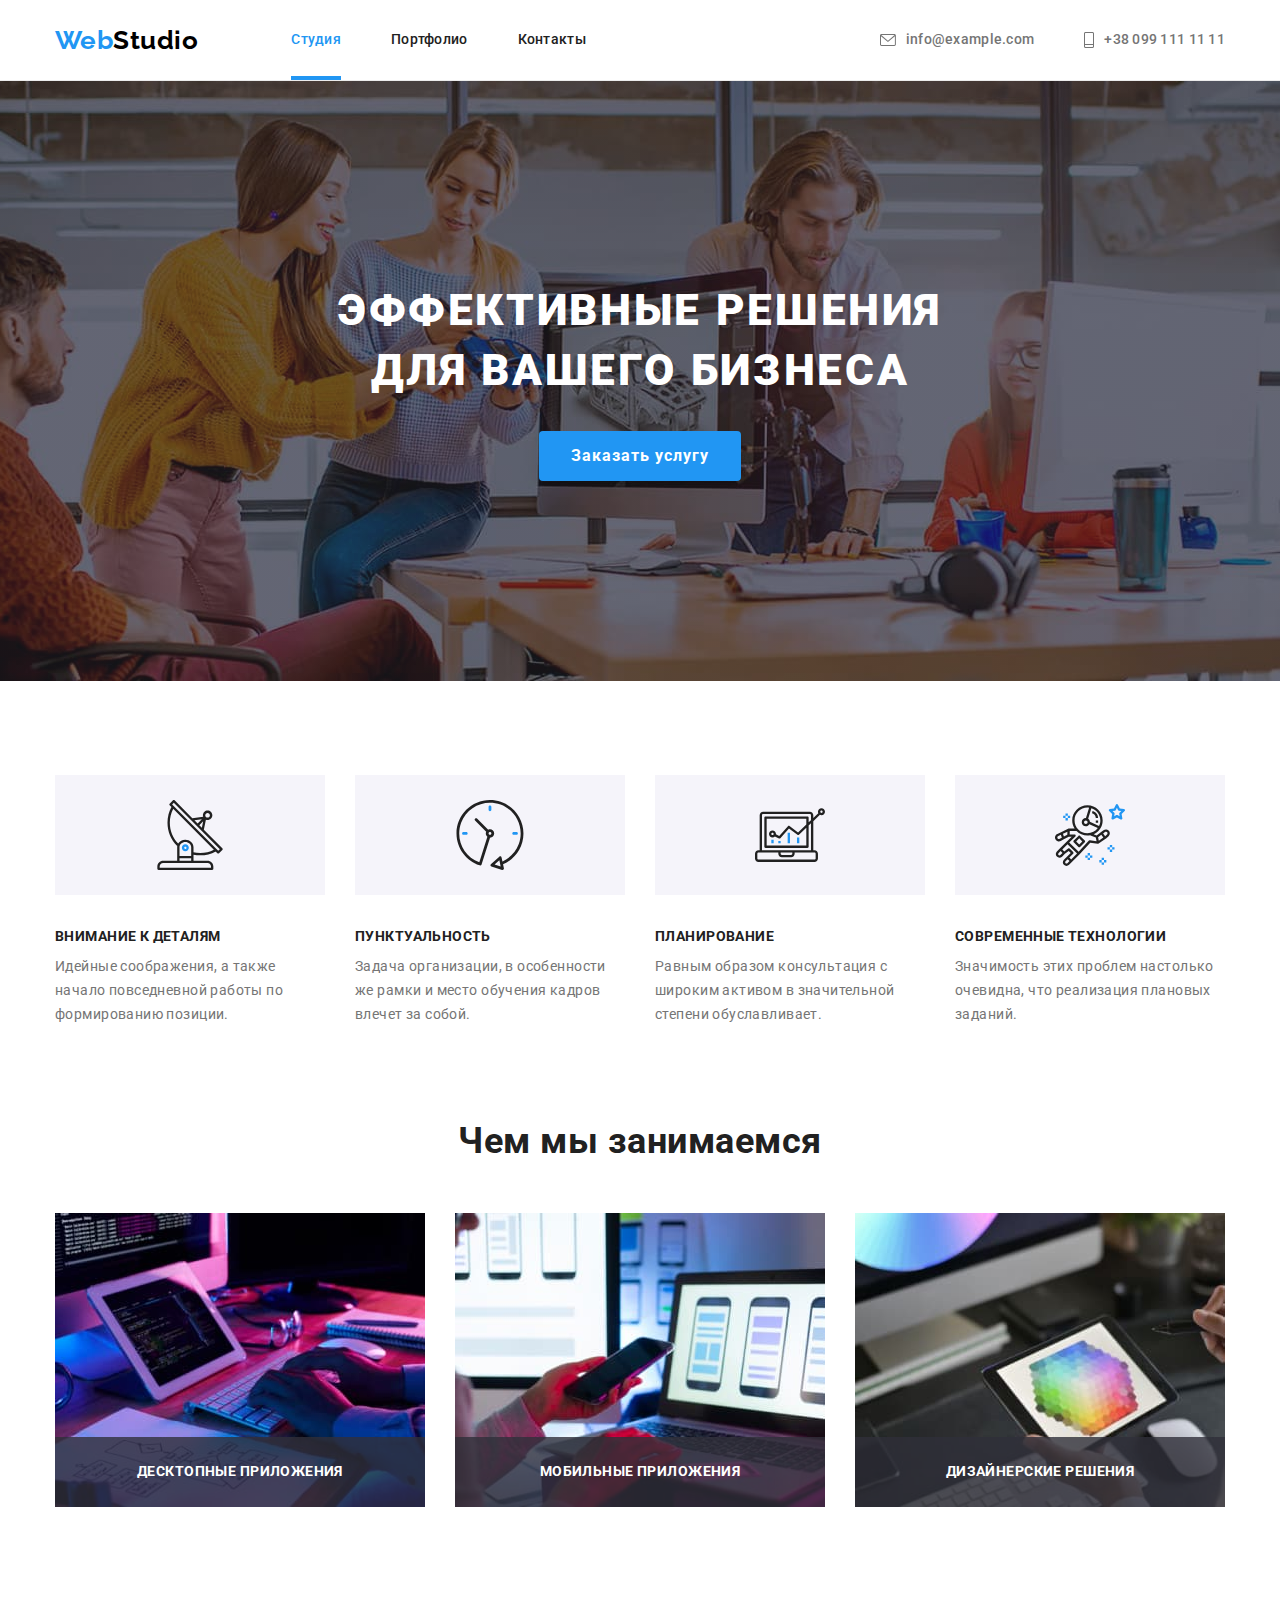
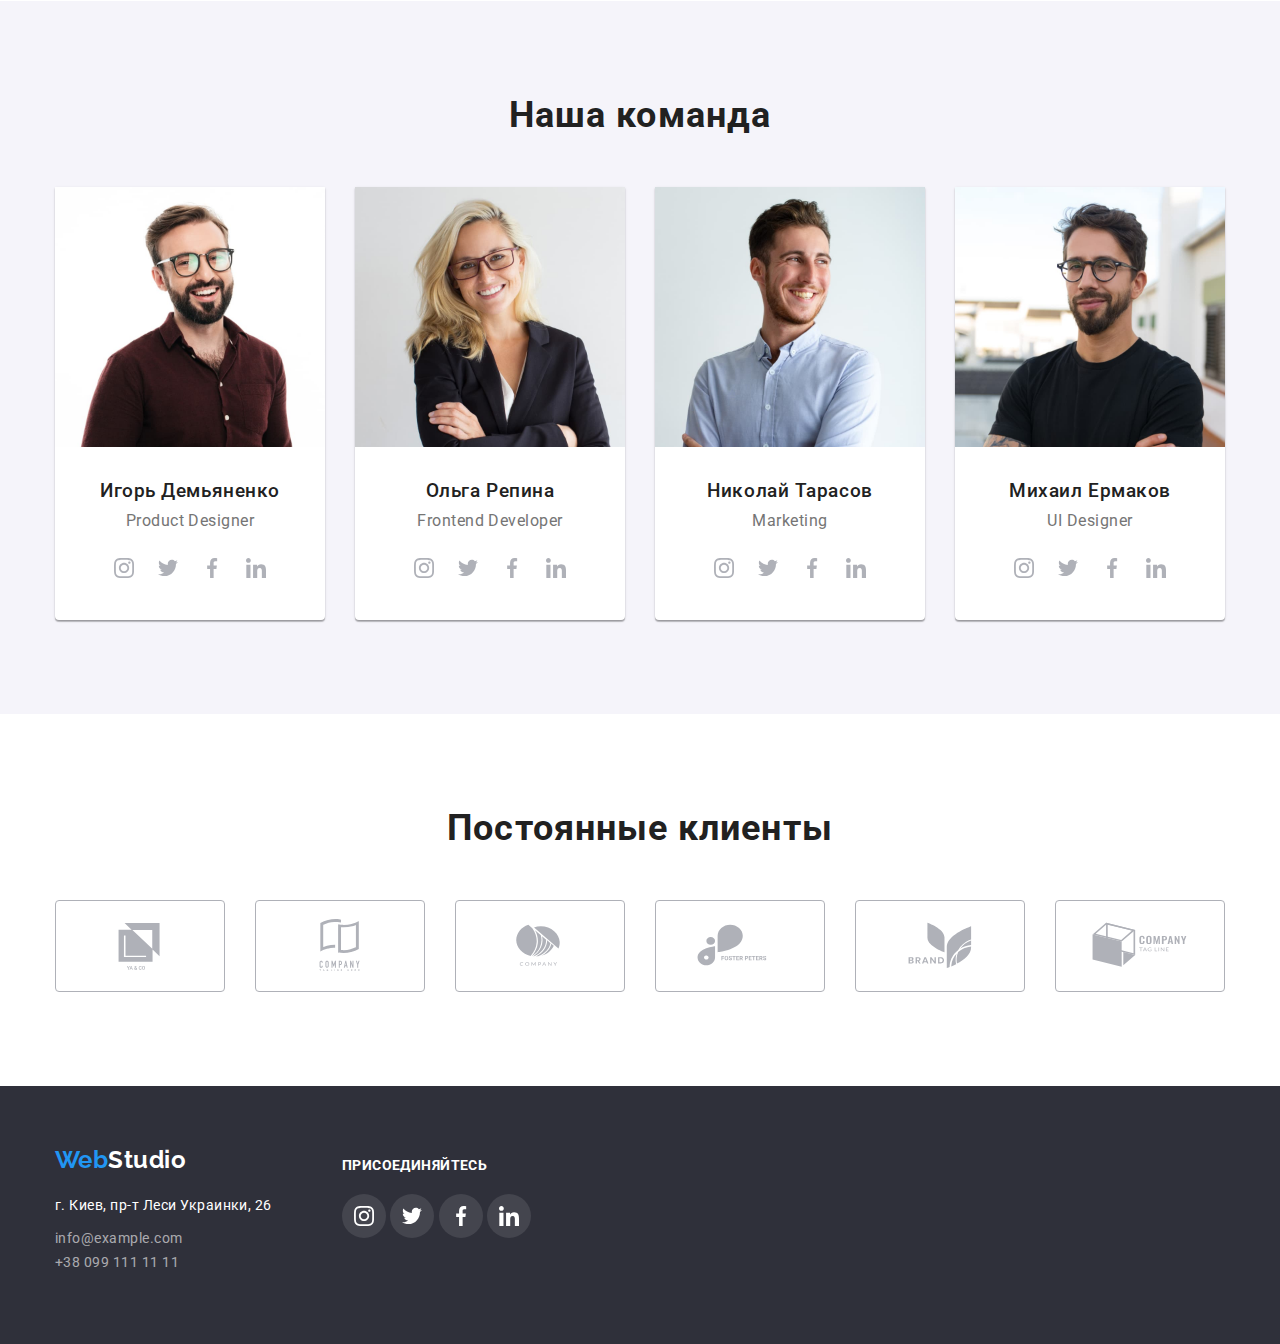
==== index.html @ 01b5e28b "начало работы" ====
<!DOCTYPE html>
<html lang="ru">
  <head>
    <meta charset="UTF-8">
    <meta http-equiv="X-UA-Compatible" content="IE=edge">
    <meta name="viewport" content="width=device-width, initial-scale=1.0">
    <link rel="preconnect" href="https://fonts.googleapis.com">
    <link rel="preconnect" href="https://fonts.gstatic.com" crossorigin>
    <link href="https://fonts.googleapis.com/css2?family=Raleway:wght@700&family=Roboto:wght@400;500;700;900&display=swap" rel="stylesheet">
    <link rel="stylesheet" href="./css/modern-normalize.css">
    <link rel="stylesheet" href="./css/styles.css">
    <title>Web-Studio</title>
  </head>
  <body class="page">
    <!--page header-->
    <header class="page-header">
      <div class="header-nav container">
        <nav>
          <!--top line section-->
          <a href="./index.html" class="logo list"><span class="logo-item">Web</span>Studio</a>
    
          <!--top line lords-->
          <ul class="site-nav list">
            <li><a href="./index.html" class="active nav-item list"><span class="active-title">Студия</span></a></li>
            <li><a href="./portfolio.html" class="nav-item list">Портфолио</a></li>
            <li><a href="" class="nav-item list">Контакты</a></li>
          </ul>
        </nav>
    
        <ul class="site-contacts list">
          <li>
            <a href="mailto:info@example.com" class="nav-contacts list">
              <svg class="mail">
                <use href="./img/icons/sprite.svg#icon-envelope"></use>
              </svg>
              info@example.com
            </a>
          </li>
          <li>
            <a href="tel:+38099111111" class="nav-contacts list">
            <svg class="phone">
              <use href="./img/icons/sprite.svg#icon-phone"></use>
            </svg>
            +38 099 111 11 11
          </a>
        </li>
        </ul>
      </div>
    </header>
    
    <!--page section with button-->
    <section class="section-button">
      <div class="button">
        <h1 class="section-button-title">Эффективные решения для вашего бизнеса</h1>
        <button type="button" class="page-button" data-modal-open>Заказать услугу</button>
      </div>

      <!--backdrop and modal window-->
      <div class="backdrop is-hidden" data-modal>
        <div class="modal">
          <button class="modal-close" data-modal-close>
            <svg class="close-svg">
              <use href="./img/icons/sprite.svg#icon-modal-close"></use>
            </svg>
          </button>
        </div>
      </div>

    </section>
    <!--main content-->
    <main>
      <!--section feature-->
      <section class="feature">
        <div class="container section">
          <ul class="feature-list list">
            <li>
              <svg class="feature-item">
                <use href="./img/icons/sprite.svg#icon-antenna" widht="70" height="70"></use>
              </svg>
              <h3 class="feature-title">Внимание к деталям</h3>
              <p class="feature-text">Идейные соображения, а также начало повседневной работы по формированию позиции.</p>
            </li>
            <li>
              <svg class="feature-item">
                <use href="./img/icons/sprite.svg#icon-clock" widht="70" height="70"></use>
              </svg>
              <h3 class="feature-title">Пунктуальность</h3>
              <p class="feature-text">Задача организации, в особенности же рамки и место обучения кадров влечет за собой.
              </p>
            </li>
            <li>
              <svg class="feature-item">
                <use href="./img/icons/sprite.svg#icon-diagram" widht="70" height="70"></use>
              </svg>
              <h3 class="feature-title">Планирование</h3>
              <p class="feature-text">Равным образом консультация с широким активом в значительной степени обуславливает.
              </p>
            </li>
            <li>
              <svg class="feature-item">
                <use href="./img/icons/sprite.svg#icon-astronaut" widht="70" height="70"></use>
              </svg>
              <h3 class="feature-title">Современные технологии</h3>
              <p class="feature-text">Значимость этих проблем настолько очевидна, что реализация плановых заданий.</p>
            </li>
          </ul>
        </div>
      </section>
    
      <!--section what we do-->
      <section class="works">
        <div class="container section">
          <h2 class="works-title">Чем мы занимаемся</h2>
    
          <ul class="works-item list">
            <li class="work-list">
              <img src="./img/box1.jpg" alt="Десктопные приложения" width="370" height="294">
              <p class="work-text">Десктопные приложения</p>
            </li>

            <li class="work-list">
              <img src="./img/box2.jpg" alt="Мобильные приложения" width="370" height="294">
              <p class="work-text">Мобильные приложения</p>
            </li>

            <li class="work-list">
              <img src="./img/box3.jpg" alt="Дизайнерские решения" width="370" height="294">
              <p class="work-text">Дизайнерские решения</p>
            </li>
          </ul>
        </div>
      </section>
    
      <!--section our team-->
      <section class="team">
        <div class="container section">
          <h2 class="team-title">Наша команда</h2>
          <ul class="team-item list">
            <!--first team member-->
            <li class="team-member">
              <img src="./img/img_team_1.jpg" alt="Фотография дизайнера Игоря Демьяненко" class="team-photo" width="270"
                height="260">
              <h3 class="team-names">Игорь Демьяненко</h3>
              <p lang="en" class="team-text">Product Designer</p>
              <div class="icons-list list">
      
                <a href="" class="team-icons">
                  <svg class="icons-logo" widht="20" height="20">
                    <use href="./img/icons/sprite.svg#icon-instagram"></use>
                  </svg>
                </a>
                
                <a href="" class="team-icons">
                  <svg class="icons-logo" widht="20" height="20">
                    <use href="./img/icons/sprite.svg#icon-twitter"></use>
                  </svg>
                </a>
                
                <a href="" class="team-icons">
                  <svg class="icons-logo" widht="20" height="20">
                    <use href="./img/icons/sprite.svg#icon-facebook"></use>
                  </svg>
                </a>
                
                
                <a href="" class="team-icons">
                  <svg class="icons-logo" widht="20" height="20">
                    <use href="./img/icons/sprite.svg#icon-linkedin"></use>
                  </svg>
                </a>
      
              </div>
            </li>
            <!--second team member-->
            <li class="team-member">
              <img src="./img/img_team_2.jpg" alt="Фотография Фронтэнд разработчика Ольги Репиной" class="team-photo"
                width="270" height="260">
              <h3 class="team-names">Ольга Репина</h3>
              <p lang="en" class="team-text">Frontend Developer</p>
              <div class="icons-list list">
      
                <a href="" class="team-icons">
                  <svg class="icons-logo" widht="20" height="20">
                    <use href="./img/icons/sprite.svg#icon-instagram"></use>
                  </svg>
                </a>
                
                <a href="" class="team-icons">
                  <svg class="icons-logo" widht="20" height="20">
                    <use href="./img/icons/sprite.svg#icon-twitter"></use>
                  </svg>
                </a>
                
                <a href="" class="team-icons">
                  <svg class="icons-logo" widht="20" height="20">
                    <use href="./img/icons/sprite.svg#icon-facebook"></use>
                  </svg>
                </a>
                
                
                <a href="" class="team-icons">
                  <svg class="icons-logo" widht="20" height="20">
                    <use href="./img/icons/sprite.svg#icon-linkedin"></use>
                  </svg>
                </a>
      
              </div>
            </li>
            <!--third team member-->
            <li class="team-member">
              <img src="./img/img_team_3.jpg" alt="Фотография маркетолога Николая Тарасова" class="team-photo" width="270"
                height="260">
              <h3 class="team-names">Николай Тарасов</h3>
              <p lang="en" class="team-text">Marketing</p>
              <div class="icons-list list">
      
                <a href="" class="team-icons">
                  <svg class="icons-logo" widht="20" height="20">
                    <use href="./img/icons/sprite.svg#icon-instagram"></use>
                  </svg>
                </a>
                
                <a href="" class="team-icons">
                  <svg class="icons-logo" widht="20" height="20">
                    <use href="./img/icons/sprite.svg#icon-twitter"></use>
                  </svg>
                </a>
                
                <a href="" class="team-icons">
                  <svg class="icons-logo" widht="20" height="20">
                    <use href="./img/icons/sprite.svg#icon-facebook"></use>
                  </svg>
                </a>
                
                
                <a href="" class="team-icons">
                  <svg class="icons-logo" widht="20" height="20">
                    <use href="./img/icons/sprite.svg#icon-linkedin"></use>
                  </svg>
                </a>
      
              </div>
            </li>
            <!--fourth team member-->
            <li class="team-member">
              <img src="./img/img_team_4.jpg" alt="Фотография дизайнера Михаила Ермакова" class="team-photo" width="270"
                height="260">
              <h3 class="team-names">Михаил Ермаков</h3>
              <p lang="en" class="team-text">UI Designer</p>
              <div class="icons-list list">
      
                <a href="" class="team-icons">
                  <svg class="icons-logo" widht="20" height="20">
                    <use href="./img/icons/sprite.svg#icon-instagram"></use>
                  </svg>
                </a>
      
                <a href="" class="team-icons">
                  <svg class="icons-logo" widht="20" height="20">
                    <use href="./img/icons/sprite.svg#icon-twitter"></use>
                  </svg>
                </a>
      
                <a href="" class="team-icons">
                  <svg class="icons-logo" widht="20" height="20">
                    <use href="./img/icons/sprite.svg#icon-facebook"></use>
                  </svg>
                </a>
      
      
                <a href="" class="team-icons">
                  <svg class="icons-logo" widht="20" height="20">
                    <use href="./img/icons/sprite.svg#icon-linkedin"></use>
                  </svg>
                </a>
      
              </div>
            </li>

          </ul>
        </div>
      </section>

      <!--section our clients-->
      <section>
        <div class="container section">
          <h2 class="logo-title">Постоянные клиенты</h2>
          <ul class="logo-list list">
            <li>
              <a href="" class="logo-link">
                <svg class=" logo-svg" widht="106" height="60">
                  <use href="./img/icons/sprite.svg#icon-logo1"></use>
                </svg>
              </a>
            </li>

            <li>
              <a href="" class="logo-link">
                <svg class="logo-svg" widht="106" height="60">
                  <use href="./img/icons/sprite.svg#icon-logo2"></use>
                </svg>
              </a>
            </li>

            <li>
              <a href="" class="logo-link">
                <svg class="logo-svg" widht="106" height="60">
                  <use href="./img/icons/sprite.svg#icon-logo3"></use>
                </svg>
              </a>
            </li>

            <li>
              <a href="" class="logo-link">
                <svg class="logo-svg" widht="106" height="60">
                  <use href="./img/icons/sprite.svg#icon-logo4"></use>
                </svg>
              </a>
            </li>

            <li>
              <a href="" class="logo-link">
                <svg class="logo-svg" widht="106" height="60">
                  <use href="./img/icons/sprite.svg#icon-logo5"></use>
                </svg>
              </a>
            </li>

            <li>
              <a href="" class="logo-link">
                <svg class="logo-svg" widht="106" height="60">
                  <use href="./img/icons/sprite.svg#icon-logo6"></use>
                </svg>
              </a>
            </li>
          </ul>
        </div>
      </section>

    </main>
    
    <!--end of the page-->
    <footer class="footer-bg">
      <div class="footer container">
      <div>
        <h2><a href="./index.html" class="logo-footer list"><span class="logo-item">Web</span>Studio</a></h2>
        <!--address and contact info-->
        <address class="address">
          <ul class="list">
            <li class="address">г. Киев, пр-т Леси Украинки, 26</li>
            <li><a href="mailto:info@example.com" class="footer-contacts list">info@example.com</a></li>
            <li><a href="tel:+380991111111" class="footer-contacts list">+38 099 111 11 11</a></li>
          </ul>
        </address>
      </div>

      <!--footer icons contacts-->
      <div class="footer-icons">
        <h3 class="icons-title">присоединяйтесь</h3>
        
          <ul class="footer-list list">
            <li>
              <a href="" class="footer-link">
                <svg class="footer-icons-item" width="12" height="12">
                  <use href="./img/icons/sprite.svg#icon-instagram"></use>
                </svg>
              </a>
            </li>

            <li>
              <a href="" class="footer-link">
                <svg class="footer-icons-item" width="12" height="12">
                  <use href="./img/icons/sprite.svg#icon-twitter"></use>
                </svg>
              </a>
            </li>

            <li>
              <a href="" class="footer-link">
                <svg class="footer-icons-item" width="12" height="12">
                  <use href="./img/icons/sprite.svg#icon-facebook"></use>
                </svg>
              </a>
            </li>

            <li>
              <a href="" class="footer-link">
                <svg class="footer-icons-item" width="12" height="12">
                  <use href="./img/icons/sprite.svg#icon-linkedin"></use>
                </svg>
              </a>
            </li>
          </ul>
      </div>
      </div>
    </footer>

    <script src="./js/modal.js"></script>

  </body>
</html>
---- css/styles.css ----
/*main text color #212121 */
/*second text color #757575 */
/*accent color #2196F3*/
/*main background #ffffff*/
/*second background #F5F4FA*/
/*footer background #2F303A*/

:root {
  --main-text-color: #212121;
  --second-text-color: #757575;
  --accent-text-color: #ffffff;
  --accent-color: #2196f3;
  --logo-text: #000000;
  --accent-button-color: #188ce8;
  --main-background-color: #ffffff;
  --second-background-color: #f5f4fa;
  --accent-background-color: #2f303a;
  --color-icons: #afb1b8;
  --modal-background-color: #ffffff;
}

/*text formatting*/
.list {
  padding: 0;
  margin-top: 0;
  margin-bottom: 0;
  list-style: none;
  text-decoration: none;
}

h1,
h2,
h3,
h4,
h5,
h6 {
  margin: 0 auto;
}

p {
  margin-top: 0;
  margin-bottom: 0;
}

/*page index*/
.page {
  color: var(--second-text-color);
  font-family: Roboto, sans-serif;
  background-color: var(--main-background-color);
  line-height: 1.14;
  letter-spacing: 0.03em;
}

/*conteiner*/
.container {
  width: 1200px;
  margin: 0 auto;
  padding-left: 15px;
  padding-right: 15px;
}

/*section*/
.section {
  padding-top: 94px;
  padding-bottom: 94px;
}

/*header page*/
.page-header {
  background-color: var(--main-background-color);
  border-bottom: 1px solid #ececec;
}

.header-nav,
nav {
  display: flex;
  align-items: center;
}

/*logo*/
.logo {
  margin-right: 93px;

  color: var(--logo-text);
  font-family: Raleway, sans-serif;
  font-weight: 700;
  font-size: 26px;
  line-height: 1.19;
}

.logo-item {
  color: var(--accent-color);
}

/*header nav*/
.site-nav {
  display: flex;
}

.site-nav > li:not(:last-child) {
  margin-right: 50px;
}

.site-nav > li {
  position: relative;
}

.nav-item {
  display: block;
  padding-top: 32px;
  padding-bottom: 32px;

  color: var(--main-text-color);
  font-weight: 500;
  font-size: 14px;
  letter-spacing: 0.02em;

  transition: color 250ms cubic-bezier(0.4, 0, 0.2, 1);
}
.nav-item:hover,
.nav-item:focus {
  color: var(--accent-color);
}

.active::after {
  content: '';

  position: absolute;
  left: 0;
  bottom: 0;

  display: block;
  width: 100%;
  height: 4px;

  background-color: var(--accent-color);
}

.active-title {
  color: var(--accent-color);
}

/*header nav conacts*/
.site-contacts {
  display: flex;
  margin-left: auto;
}

.site-contacts li:not(:first-child) {
  margin-left: 50px;
}

.nav-contacts {
  display: inline-flex;
  padding-top: 32px;
  padding-bottom: 32px;
  align-items: center;

  color: var(--second-text-color);
  font-weight: 500;
  font-size: 14px;
  letter-spacing: 0.02em;

  transition: color 250ms cubic-bezier(0.4, 0, 0.2, 1);
}
.nav-contacts:hover,
.nav-contacts:focus {
  color: var(--accent-color);
}

.mail {
  width: 16px;
  height: 12px;
  margin-right: 10px;
  fill: currentColor;
}

.phone {
  width: 10px;
  height: 16px;
  margin-right: 10px;
  fill: currentColor;
}

/*page section with button*/
.section-button {
  background-color: var(--accent-background-color);
  text-align: center;
}

.button {
  max-width: 1600px;
  height: 600px;
  margin: 0 auto;

  background-image: linear-gradient(rgba(47, 48, 58, 0.4), rgba(47, 48, 58, 0.4)),
    url(../img/icons/Img.jpg);
  background-position: center;
  background-repeat: no-repeat;
  background-size: cover;
}

.section-button-title {
  width: 696px;
  padding-top: 200px;
  margin-bottom: 30px;
  text-align: center;

  color: var(--accent-text-color);
  font-weight: 900;
  font-size: 44px;
  line-height: 1.36;
  letter-spacing: 0.06em;
  text-transform: uppercase;
}

.page-button {
  margin-bottom: 200px;

  min-width: 200px;
  min-height: 50px;
  border-radius: 4px;
  padding: 10px 32px;
  border: 0px solid transparent;

  color: var(--accent-text-color);
  font-weight: 700;
  font-size: 16px;
  line-height: 1.84;
  letter-spacing: 0.06em;

  background-color: var(--accent-color);
  cursor: pointer;

  box-shadow: 0px 4px 4px rgba(0, 0, 0, 0.15);
}
.page-button:focus,
.page-button:hover {
  background-color: var(--accent-button-color);

  transition: background-color 250ms cubic-bezier(0.4, 0, 0.2, 1);
}

.page-button:active {
  color: var(--main-text-color);
  background-color: var(--second-background-color);
}

/*backdrop and modal window*/
.backdrop {
  position: fixed;
  top: 0;
  left: 0;
  width: 100%;
  height: 100%;

  z-index: 2;

  opacity: 1;
  transition: opacity 250ms cubic-bezier(0.4, 0, 0.2, 1);
  background-color: rgba(0, 0, 0, 0.25);
}

.is-hidden {
  opacity: 0;
  pointer-events: none;
  visibility: hidden;
}

.modal {
  position: absolute;
  top: 50%;
  left: 50%;
  transform: translate(-50%, -50%);

  width: 528px;
  height: 581px;
  background-color: var(--modal-background-color);
}

.modal-close {
  position: absolute;
  top: 8px;
  right: 8px;
  padding: 6px 6px;
  width: 30px;
  height: 30px;

  border-radius: 50%;
  border: 1px solid rgba(0, 0, 0, 0.1);
  background-color: var(--modal-background-color);

  cursor: pointer;
}

.close-svg {
  width: 11px;
  height: 11px;
}

/*section feature*/
.feature {
  background-color: var(--main-background-color);
}

.feature > div {
  padding-bottom: 0px;
}

.feature-list {
  display: flex;
}

.feature-list > li {
  width: 270px;
}

.feature-list > li:not(:last-child) {
  margin-right: 30px;
}

.feature-item {
  display: inline-flex;
  width: 270px;
  height: 120px;
  padding: 25px 100px;
  background-color: var(--second-background-color);
}

.feature-title {
  margin-bottom: 10px;
  margin-top: 30px;

  color: var(--main-text-color);
  font-weight: 700;
  font-size: 14px;
  letter-spacing: 0.03em;
  text-transform: uppercase;
}

.feature-text {
  font-size: 14px;
  line-height: 1.71;
  letter-spacing: 0.03em;
}

/*work and team*/
.works {
  background-color: var(--main-background-color);
}

.works-item {
  display: flex;
}

.works-item > li:not(:last-child) {
  margin-right: 30px;
}

.works-title {
  margin-bottom: 50px;

  color: var(--main-text-color);
  font-weight: 700;
  font-size: 36px;
  line-height: 1.16;
  text-align: center;
}

.work-list {
  position: relative;
  width: 370px;
  height: 294px;
}

.work-text {
  position: absolute;
  left: 0;
  bottom: 0;

  text-align: center;
  padding-top: 27px;

  width: 100%;
  height: 70px;

  font-weight: 700;
  font-size: 14px;
  letter-spacing: 0.03em;
  text-transform: uppercase;

  color: var(--accent-text-color);
  background: rgba(47, 48, 58, 0.8);
}

/*our team*/
.team {
  background-color: var(--second-background-color);
}

.team-item {
  display: flex;
}

.team-item > li:not(:last-child) {
  margin-right: 30px;
}

.team-photo {
  margin-bottom: 30px;
  overflow: hidden;
}

.team-title {
  margin-bottom: 50px;

  color: var(--main-text-color);
  font-weight: 700;
  font-size: 36px;
  line-height: 1.16;
  letter-spacing: 0.03em;
  text-align: center;
}

.team-member > .team-names {
  margin-bottom: 10px;

  color: var(--main-text-color);
  font-weight: 500;
  letter-spacing: 0.03em;
}

.team-member {
  width: 270px;

  text-align: center;
  box-shadow: 0px 1px 3px rgba(0, 0, 0, 0.12), 0px 1px 1px rgba(0, 0, 0, 0.14),
    0px 2px 1px rgba(0, 0, 0, 0.2);
  border-radius: 0px 0px 4px 4px;

  background-color: var(--main-background-color);
}

.team-text {
  margin-bottom: 16px;
}

.icons-list {
  display: flex;
  width: 206px;
  height: 44px;
  margin: 0px 32px 30px 32px;
  justify-content: center;
}

.icons-list > li:not(:last-child) {
  margin-right: 10px;
}

.team-icons {
  display: inline-flex;
  border-radius: 50%;
  fill: var(--color-icons);

  transition: border-color 250ms cubic-bezier(0.4, 0, 0.2, 1);
}
.team-icons:hover,
.team-icons:focus {
  background-color: var(--accent-color);
  fill: var(--accent-text-color);
}

.icons-logo {
  width: 44px;
  height: 44px;
  padding: 12px 12px;
}

/*section our clients*/
.logo-title {
  margin-bottom: 50px;

  color: var(--main-text-color);
  font-weight: 700;
  font-size: 36px;
  line-height: 1.16;
  letter-spacing: 0.03em;
  text-align: center;
}

.logo-list {
  display: flex;
  width: 1170px;
  height: 92px;
}

.logo-list > li:not(:last-child) {
  margin-right: 30px;
}

.logo-link {
  display: flex;
  justify-content: center;
  align-items: center;
  width: 170px;
  height: 92px;
  border: 1px solid var(--color-icons);
  color: var(--color-icons);
  border-radius: 4px;

  transition: border-color 250ms cubic-bezier(0.4, 0, 0.2, 1),
    color 250ms cubic-bezier(0.4, 0, 0.2, 1);
}

.logo-link:hover,
.logo-link:focus {
  color: var(--accent-color);
  border-color: var(--accent-color);
}

.logo-svg {
  fill: currentColor;
}

/*page footer*/
.footer-bg {
  background-color: var(--accent-background-color);
}

.footer {
  display: flex;
  padding-top: 60px;
  padding-bottom: 60px;
}

.footer > h2 {
  margin-bottom: 20px;
}

.logo-footer {
  color: var(--accent-text-color);
  font-family: Raleway, sans-serif;
  font-weight: 700;
}

li > .footer-contacts {
  font-size: 14px;
  line-height: 1.71;
  margin-bottom: 9px;
  color: rgba(255, 255, 255, 0.6);
}

.address {
  margin-top: 20px;
  margin-bottom: 9px;
  color: var(--accent-text-color);
  font-style: normal;
  font-size: 14px;
  line-height: 1.71;
}

/*footer icons contacts*/
.footer-icons {
  display: flex;
  width: 206px;
  height: 80px;
  flex-wrap: wrap;
  margin: 12px auto 40px 70px;
}

.icons-title {
  font-weight: bold;
  font-size: 14px;
  letter-spacing: 0.03em;
  margin: 0 0 20px 0;
  text-transform: uppercase;
  color: var(--accent-text-color);
}

.footer-list > li {
  display: inline-flex;
}

.footer-link {
  display: inline-flex;
  border-radius: 50%;
  fill: var(--accent-text-color);
  background: rgba(255, 255, 255, 0.1);

  transition: background-color 250ms cubic-bezier(0.4, 0, 0.2, 1);
}

.footer-link:hover,
.footer-link:focus {
  background-color: var(--accent-color);
}

.footer-icons-item {
  width: 44px;
  height: 44px;
  padding: 12px 12px;
}

/*page portfolio*/
.page-portfolio {
  color: var(--main-text-color);
  font-family: Roboto, sans-serif;
  line-height: 1.14;
  letter-spacing: 0.03em;

  background-color: var(--main-background-color);
}

/*button filtres*/
.filtres {
  margin-bottom: 50px;
}

.filtres-list {
  display: flex;
  justify-content: center;
}
.filtres-list > li:not(:last-child) {
  margin-right: 8px;
}

.filtres-button {
  padding: 6px 22px;

  color: var(--main-text-color);
  font-weight: 500;
  font-size: 16px;
  line-height: 1.62;
  letter-spacing: 0.03em;

  border: 0px solid transparent;
  border-radius: 4px;

  background-color: var(--second-background-color);
  cursor: pointer;

  transition: background-color 250ms cubic-bezier(0.4, 0, 0.2, 1),
    box-shadow 250ms cubic-bezier(0.4, 0, 0.2, 1), color 250ms cubic-bezier(0.4, 0, 0.2, 1);
}

.filtres-button:focus,
.filtres-button:hover {
  color: var(--accent-text-color);
  background-color: var(--accent-color);
  box-shadow: 0px 3px 1px rgba(0, 0, 0, 0.1), 0px 1px 2px rgba(0, 0, 0, 0.08),
    0px 2px 2px rgba(0, 0, 0, 0.12);
}

/*project*/
div > .project-list {
  display: flex;
  flex-wrap: wrap;
  margin-top: -30px;
  margin-left: -30px;
}

.project-list > li {
  flex-direction: calc(100% / 3 - 30px);
  margin-left: 30px;
  margin-top: 30px;
}

.project-item {
  width: 370px;
  /* border: 1px solid #eeeeee; */

  transition: box-shadow 250ms cubic-bezier(0.4, 0, 0.2, 1),
    border 250ms cubic-bezier(0.4, 0, 0.2, 1);
}

.project-item:hover {
  /* border: 1px solid #eeeeee; */
  box-shadow: 0px 1px 1px rgba(0, 0, 0, 0.12), 0px 4px 4px rgba(0, 0, 0, 0.06),
    1px 4px 6px rgba(0, 0, 0, 0.16);
}

.padding-text {
  padding: 20px 24px;
  border: 1px solid #eeeeee;
}

.projects-title {
  margin-bottom: 4px;

  font-weight: 700;
  font-size: 18px;
  line-height: 2;
}

.project-img {
  overflow: hidden;
}

.projects-text {
  width: 370px;

  color: var(--second-text-color);
  font-weight: 400;
  font-size: 16px;
  line-height: 1.87;
}

.position {
  width: 370px;
  height: 294px;
  position: relative;
  overflow: hidden;
}

.project-description {
  position: absolute;
  bottom: 0;
  left: 0;
  width: 100%;
  height: 100%;
  background-color: rgba(33, 150, 243, 0.9);
  border: 1px solid rgba(33, 150, 243, 0.9);

  opacity: 0;
  transform: translateY(100%);
  transition: opacity 250ms cubic-bezier(0.4, 0, 0.2, 1),
    transform 250ms cubic-bezier(0.4, 0, 0.2, 1), color 250ms cubic-bezier(0.4, 0, 0.2, 1),
    background-color 250ms cubic-bezier(0.4, 0, 0.2, 1);
}

.project-item:hover .project-description {
  opacity: 1;
  transform: translateX(0);
}

.text-description {
  padding: 63px 24px;

  font-size: 18px;
  line-height: 1.56;
  color: var(--accent-text-color);
}
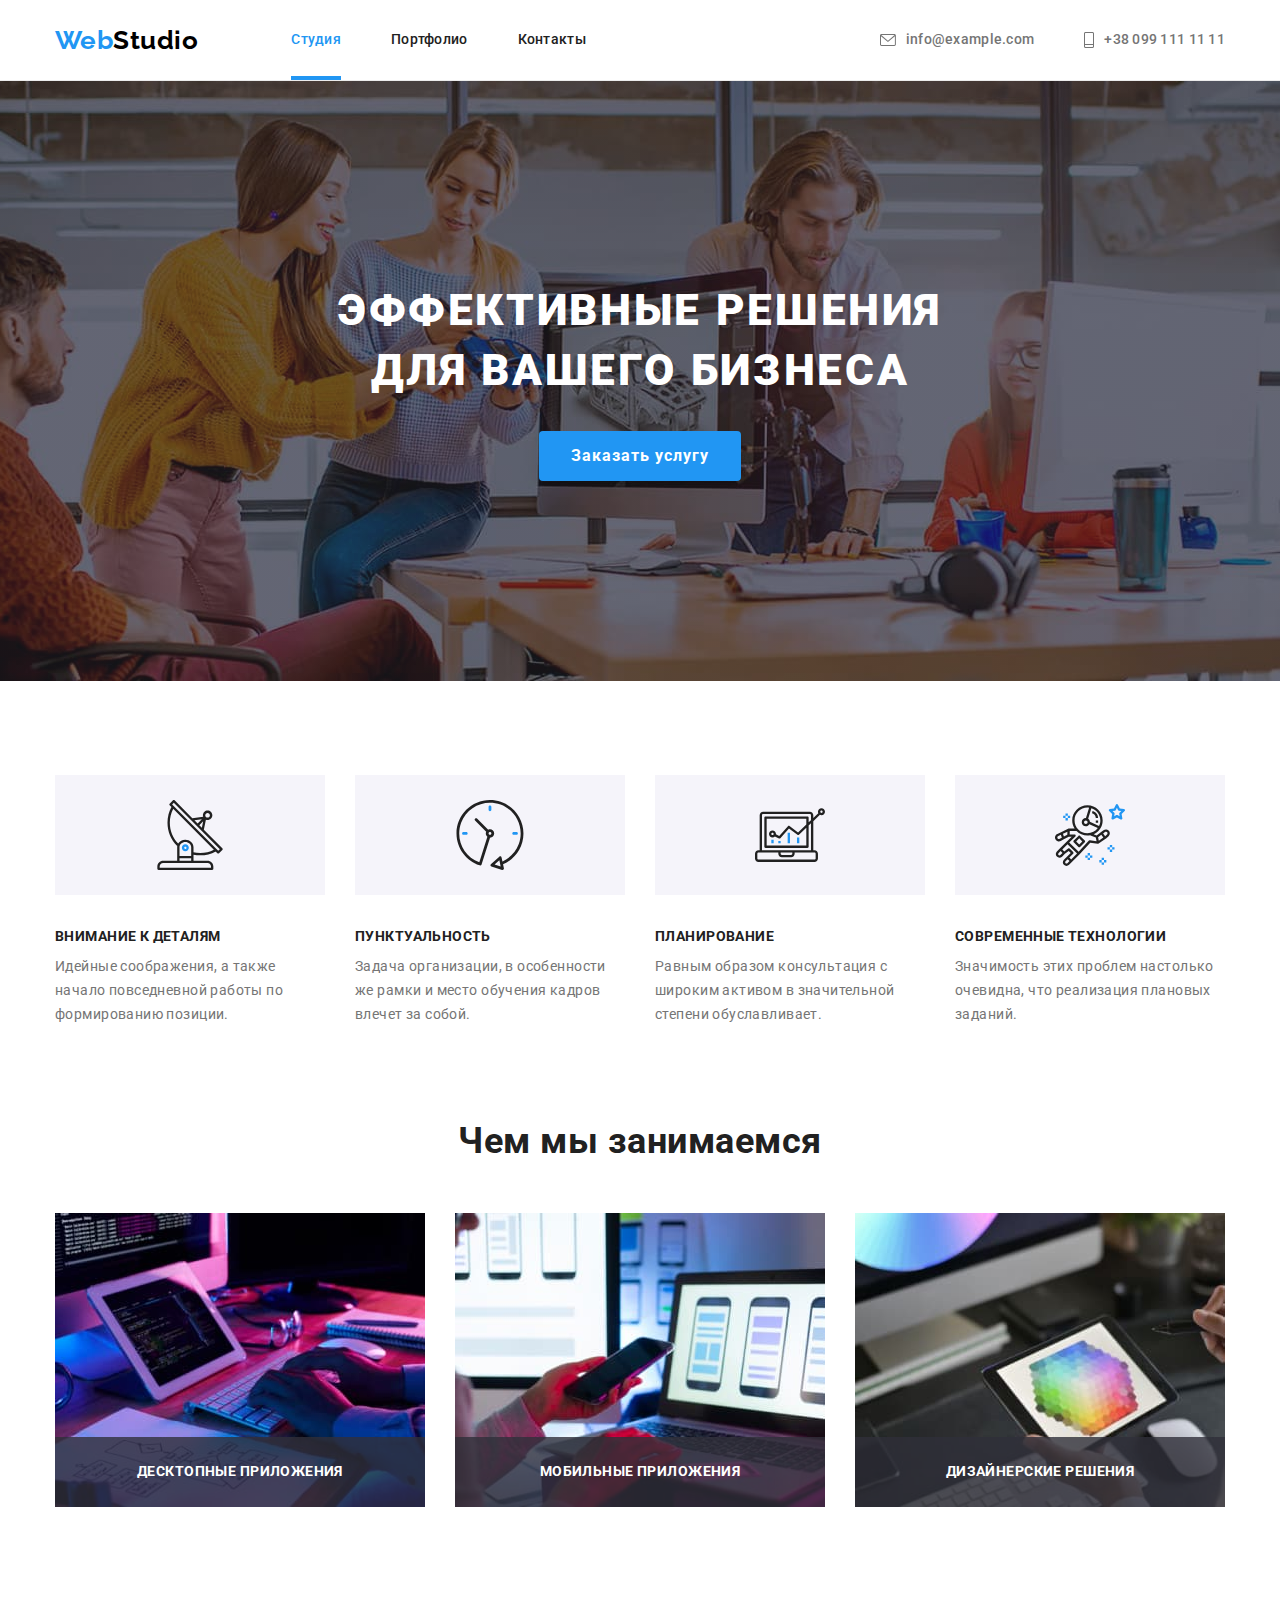
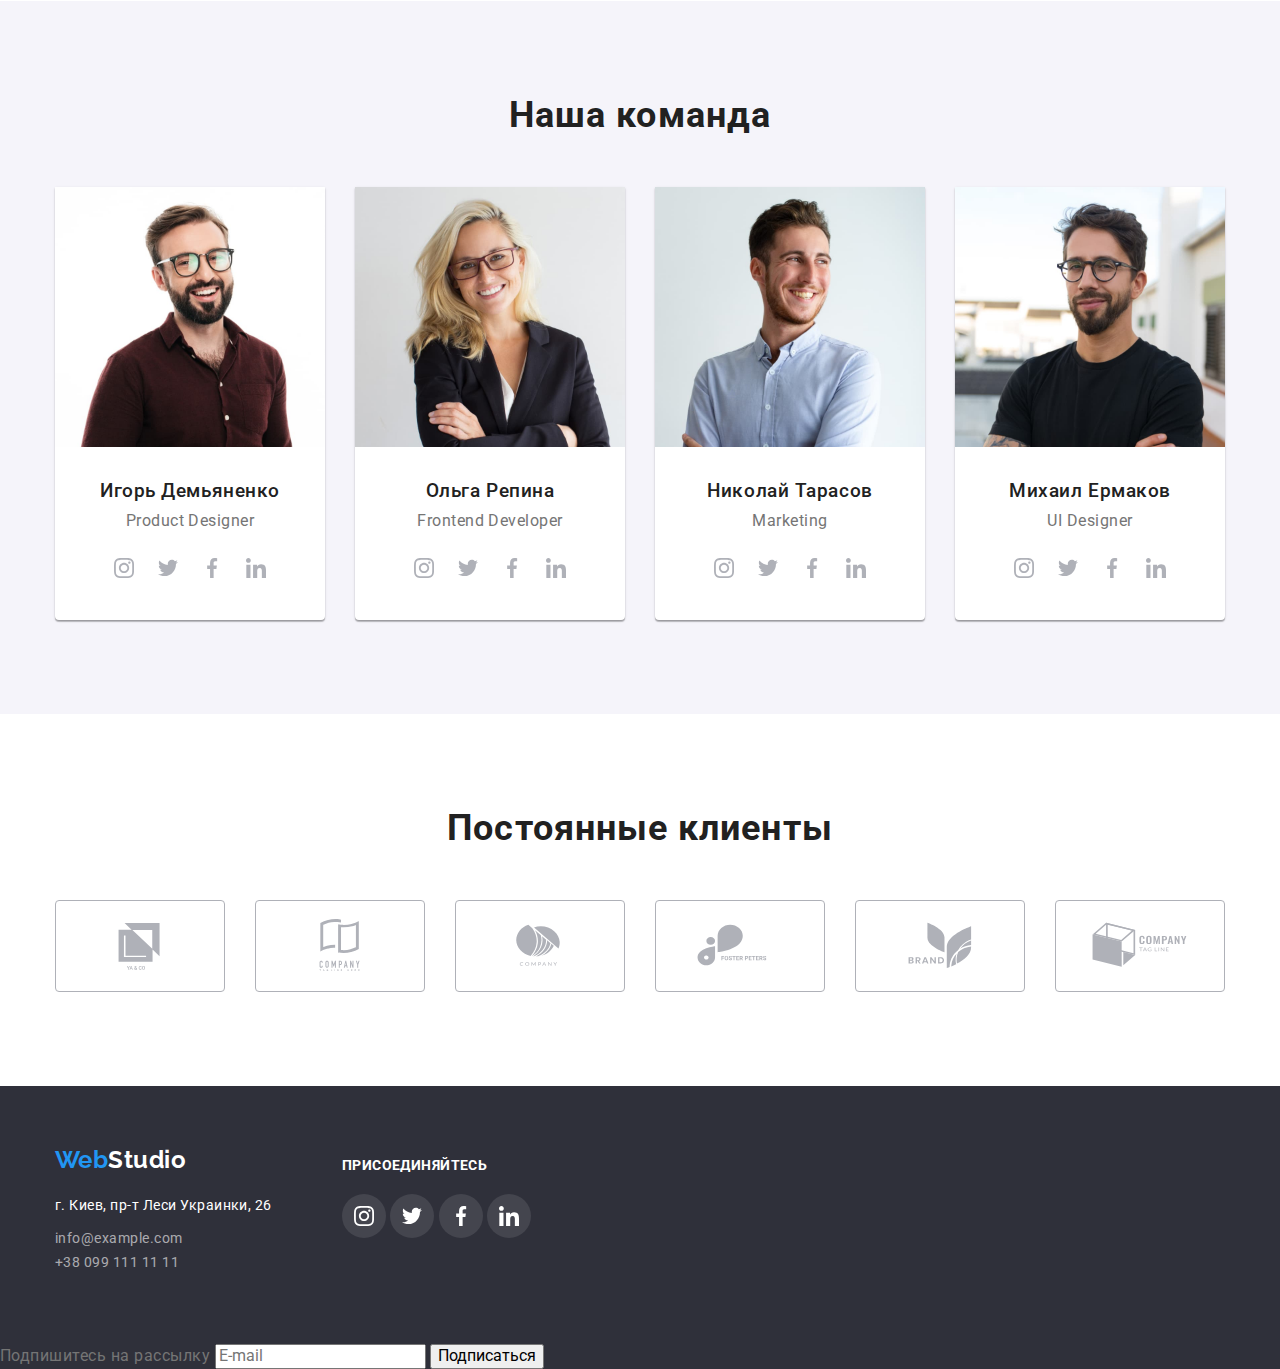
==== commit 9c206b11: "очистка от ненужных классов и завершение модалки" ====
--- a/index.html
+++ b/index.html
@@ -63,6 +63,59 @@
               <use href="./img/icons/sprite.svg#icon-modal-close"></use>
             </svg>
           </button>
+
+          <form name="form-signup" class="form-signup">
+            <h2 class="form-title">Оставьте свои данные, мы вам перезвоним</h2>
+            
+            <div class="form-group">
+              <div class="form-field">
+                <label for="nick-name"  class="form-name">Имя</label>
+                <div class="form-item">
+                  <input type="text" name="name" id="nick-name" class="form-input">
+                  <svg class="icon-form" width="18" height="18">
+                    <use href="./img/icons/form-icons.svg#icon-person"></use>
+                  </svg>
+                </div>
+              </div>
+              
+              <div class="form-field">
+                <label for="tel"  class="form-name">Телефон</label>
+                <div class="form-item">
+                  <input type="tel" name="tel" id="tel" class="form-input">
+                  <svg class="icon-form" width="18" height="18">
+                    <use href="./img/icons/form-icons.svg#icon-phone"></use>
+                  </svg>
+                </div>
+              </div>
+              
+              <div class="form-field">
+                <label for="email" class="form-name">Почта</label>
+                <div class="form-item">
+                  <input type="email" name="email" id="email" class="form-input">
+                  <svg class="icon-form" width="18" height="18">
+                    <use href="./img/icons/form-icons.svg#icon-email"></use>
+                  </svg>
+                </div>
+              </div>
+              
+              <div class="form-field">
+                <label for="comment"  class="form-name">Комментарий</label>
+                <textarea name="comment" id="comments" id="comment" class="comment-text" placeholder="Введите текст"></textarea>
+              </div>
+            </div>
+
+            <div class="form-policy">
+              <label class="policy-text">
+                <input type="checkbox" name="checkbox">
+                <span class="checkbox-icon"></span>
+                Соглашаюсь с рассылкой и принимаю <span class="text-bit"> Условия договора</span>
+              </label>
+            </div>
+
+            <button type="submit" class="form-button">Отправить</button>
+
+          </form>
+
         </div>
       </div>
 
@@ -393,6 +446,17 @@
           </ul>
       </div>
       </div>
+
+      <div class="footer-label">
+        <label class="label-text">
+          Подпишитесь на рассылку
+          <input type="email" name="email" placeholder="E-mail">
+        </label>
+        <button class="footer-button">Подписаться
+          <span class="button-icon"></span>
+        </button>
+      </div>
+
     </footer>
 
     <script src="./js/modal.js"></script>
--- a/css/styles.css
+++ b/css/styles.css
@@ -276,6 +276,10 @@
   width: 528px;
   height: 581px;
   background-color: var(--modal-background-color);
+
+  box-shadow: 0px 1px 3px rgba(0, 0, 0, 0.12), 0px 1px 1px rgba(0, 0, 0, 0.14),
+    0px 2px 1px rgba(0, 0, 0, 0.2);
+  border-radius: 4px;
 }
 
 .modal-close {
@@ -293,9 +297,184 @@
   cursor: pointer;
 }
 
+.modal-close:hover > .close-svg,
+.modal-close:active > .close-svg {
+  fill: var(--accent-color);
+  transition: fill 250ms cubic-bezier(0.4, 0, 0.2, 1);
+}
+
 .close-svg {
   width: 11px;
   height: 11px;
+  fill: var(--logo-text);
+}
+
+/*section form*/
+.form-signup {
+  width: 528px;
+  height: 581px;
+  padding: 40px 40px;
+}
+
+.form-title {
+  font-weight: 700px;
+  font-size: 20px;
+  line-height: 1.15;
+  text-align: center;
+  letter-spacing: 0.03em;
+  color: var(--logo-text);
+
+  margin-bottom: 12px;
+}
+
+.form-field {
+  display: flex;
+  flex-direction: column;
+  align-items: start;
+
+  width: 100%;
+}
+/* .form-group {
+  height: 342px;
+} */
+.form-group > .form-field:not(:last-child) {
+  margin-bottom: 10px;
+}
+
+.form-field label {
+  margin-bottom: 4px;
+}
+
+.form-item {
+  position: relative;
+  width: 100%;
+  border: 1px solid rgba(33, 33, 33, 0.2);
+  box-sizing: border-box;
+  border-radius: 4px;
+}
+
+.form-item:hover,
+.form-item:focus-within {
+  border-color: var(--accent-color);
+  fill: var(--accent-color);
+}
+
+.form-name {
+  font-size: 12px;
+  line-height: 1.16;
+  letter-spacing: 0.01em;
+  color: var(--second-text-color);
+}
+
+.form-input {
+  width: 100%;
+  padding-left: 42px;
+  padding: 11px 12px 11px 42px;
+  border: none;
+}
+
+.icon-form {
+  position: absolute;
+  top: 12px;
+  left: 11px;
+}
+
+.comment-text {
+  resize: none;
+  width: 100%;
+  height: 120px;
+  padding: 12px 16px;
+  border: 1px solid rgba(33, 33, 33, 0.2);
+  border-radius: 4px;
+}
+.comment-text:hover,
+.comment-text:focus {
+  border-color: var(--accent-color);
+  border-radius: 4px;
+  transition: border-color 250ms cubic-bezier(0.4, 0, 0.2, 1);
+}
+
+.comment-text::placeholder {
+  font-size: 12px;
+  line-height: 1.16;
+  letter-spacing: 0.01em;
+}
+
+.form-policy {
+  position: relative;
+  margin-top: 20px;
+  margin-bottom: 30px;
+}
+
+.policy-text {
+  display: flex;
+  justify-content: center;
+  align-items: center;
+
+  margin-left: 3px;
+
+  font-size: 14px;
+  line-height: 1.71;
+  letter-spacing: 0.03em;
+  color: var(--second-text-color);
+}
+
+.policy-text > input {
+  -webkit-appearance: none;
+  -moz-appearance: none;
+  appearance: none;
+
+  position: absolute;
+}
+
+input:checked + .checkbox-icon {
+  background-color: var(--accent-color);
+  background-image: url(../img/icons/icon-check.svg);
+  border-color: var(--accent-color);
+  background-origin: border-box;
+  transition: background-color 250ms cubic-bezier(0.4, 0, 0.2, 1),
+    background-image 250ms cubic-bezier(0.4, 0, 0.2, 1);
+}
+
+.text-bit {
+  text-decoration: underline;
+  color: var(--accent-color);
+  margin-left: 4px;
+}
+
+.checkbox-icon {
+  margin-right: 7px;
+  width: 16px;
+  height: 15px;
+
+  border: 2px solid var(--logo-text);
+  border-radius: 2px;
+}
+
+.form-button {
+  width: 200px;
+  height: 50px;
+
+  margin-bottom: 40px;
+
+  font-weight: 700;
+  font-size: 16px;
+  line-height: 1.87;
+  align-items: center;
+  letter-spacing: 0.06em;
+
+  color: var(--accent-text-color);
+  background-color: var(--accent-color);
+  border: none;
+  border-radius: 4px;
+}
+
+.form-button:hover,
+.form-button:focus {
+  background-color: var(--accent-button-color);
+  box-shadow: 0px 3px 1px rgb(0 0 0 / 10%), 0px 1px 2px rgb(0 0 0 / 8%),
+    0px 2px 2px rgb(0 0 0 / 12%);
+  transition: background-color 250ms cubic-bezier(0.4, 0, 0.2, 1);
 }
 
 /*section feature*/
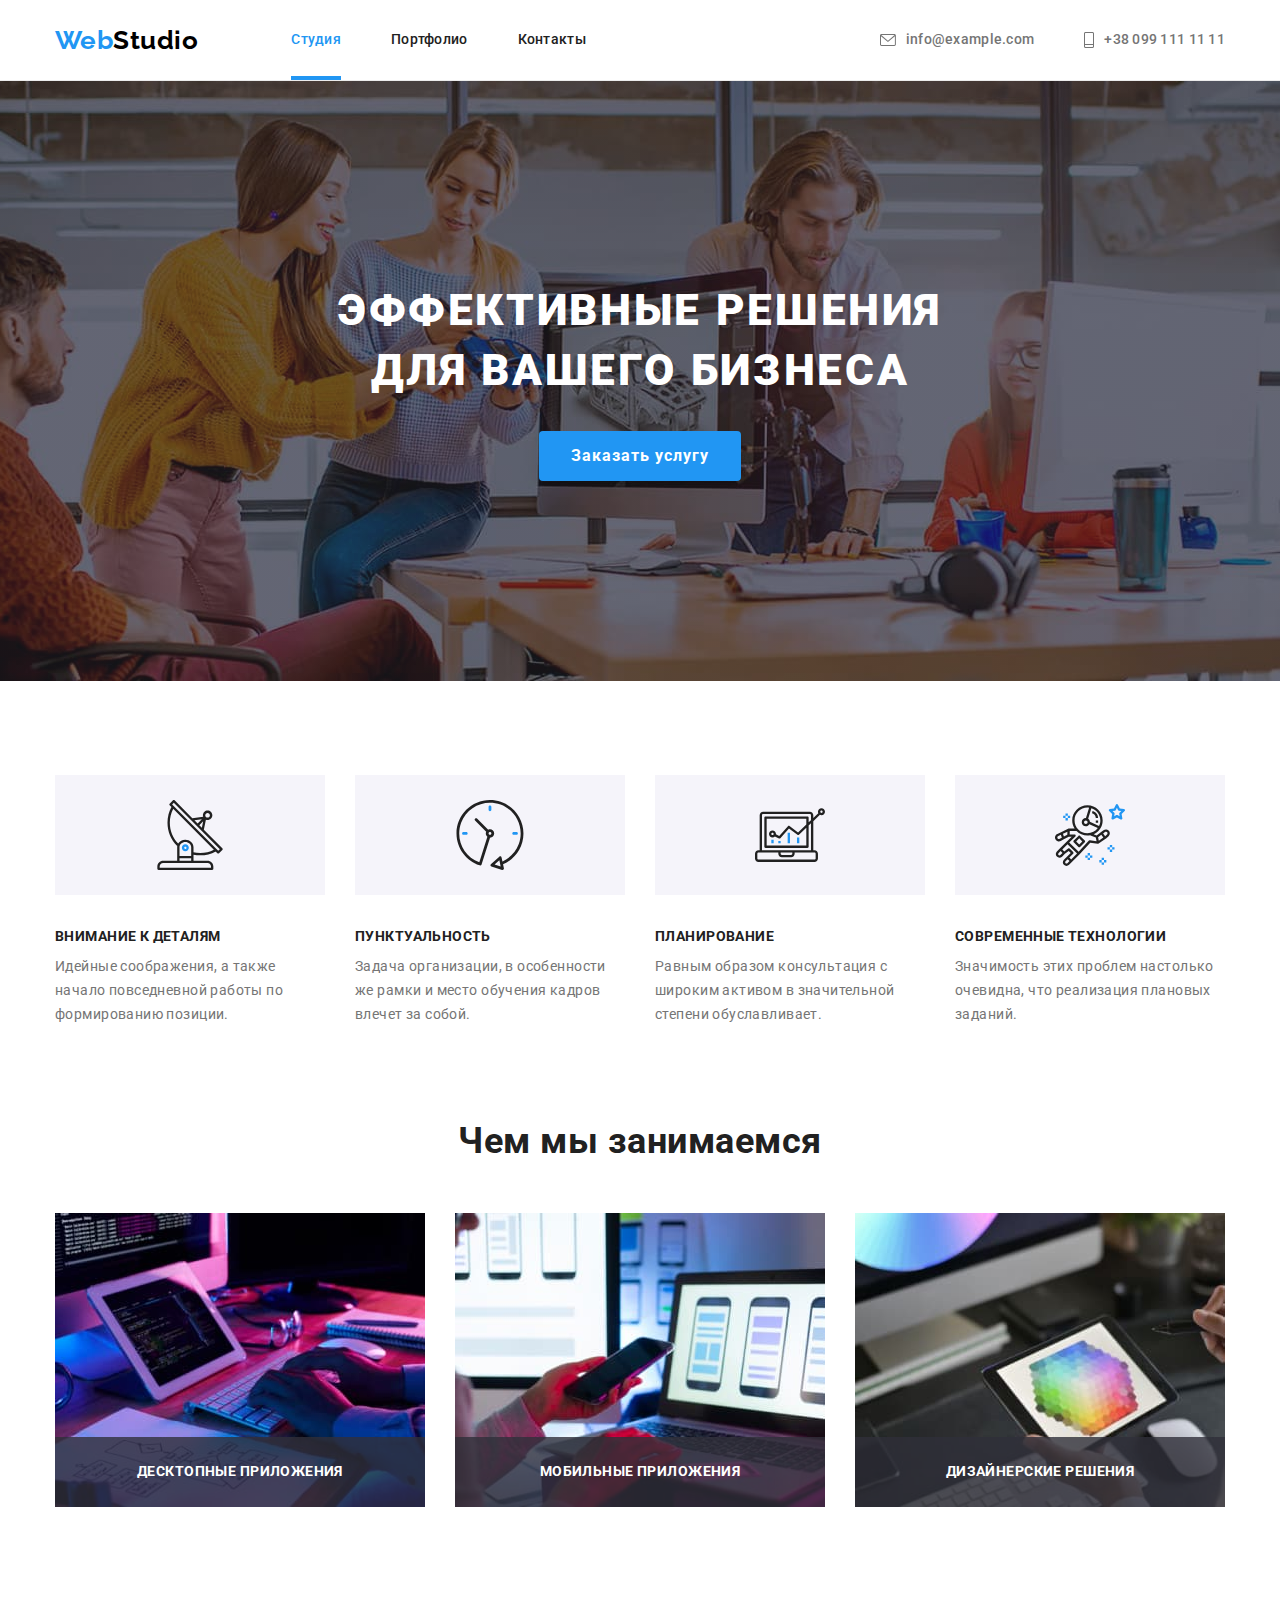
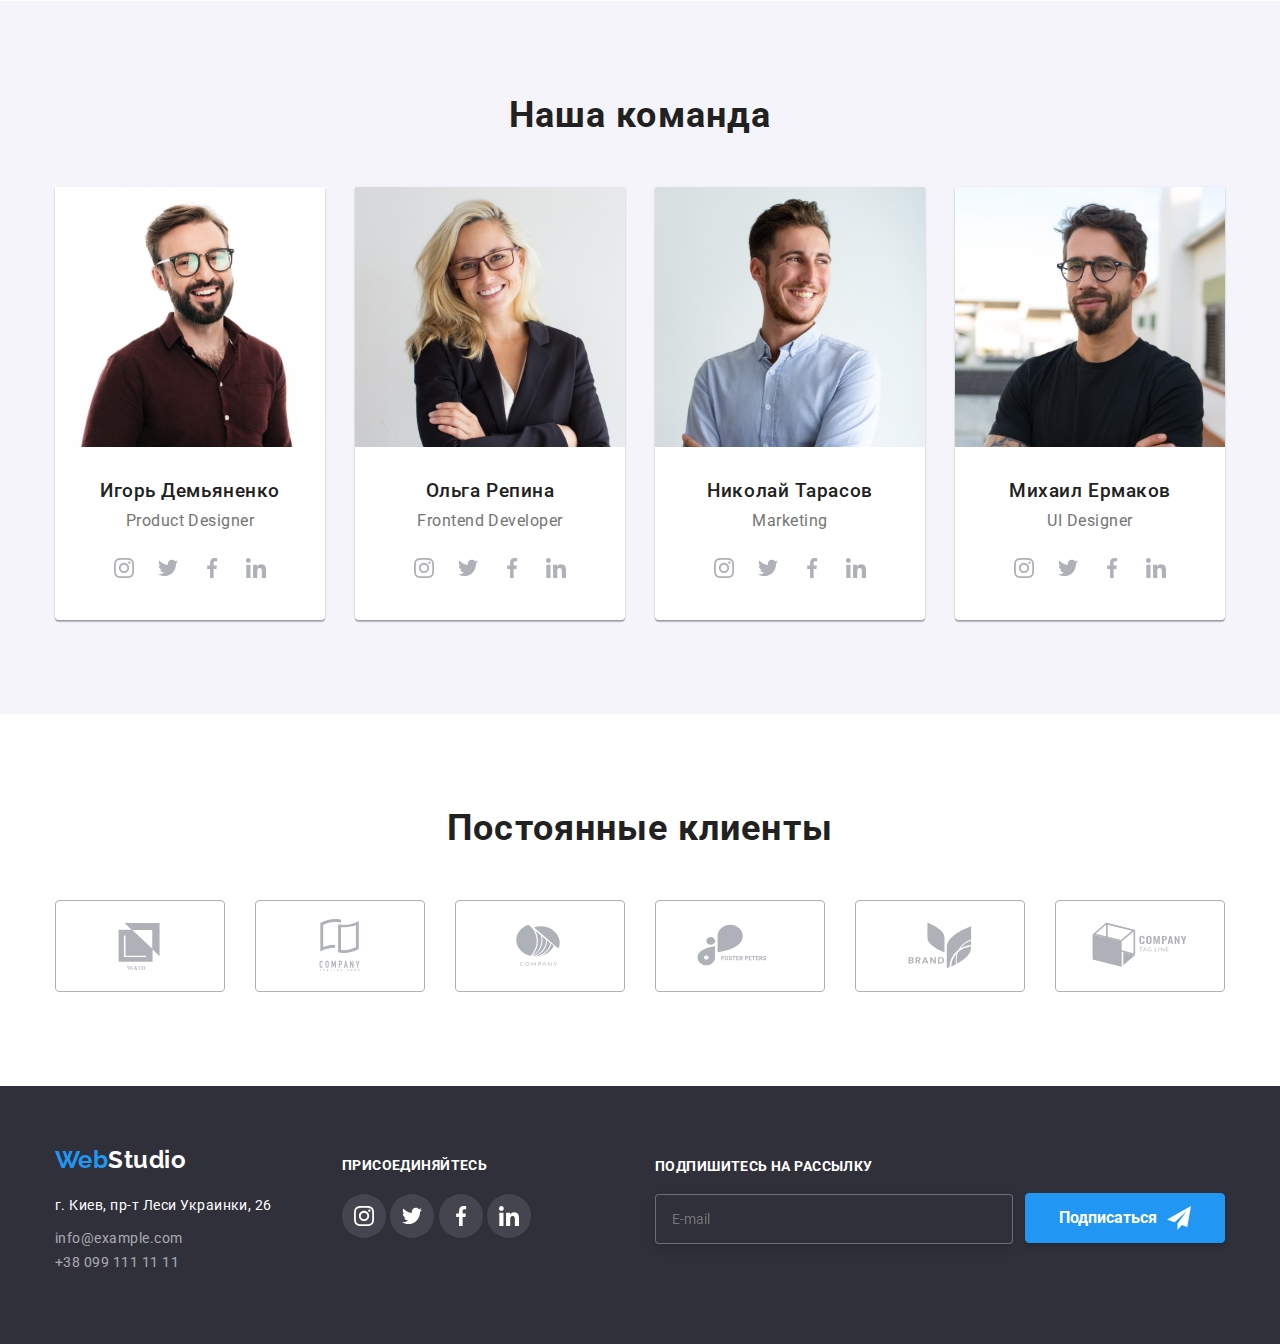
==== commit ad9bde23: "завершение" ====
--- a/index.html
+++ b/index.html
@@ -445,18 +445,15 @@
             </li>
           </ul>
       </div>
-      </div>
 
       <div class="footer-label">
         <label class="label-text">
           Подпишитесь на рассылку
           <input type="email" name="email" placeholder="E-mail">
         </label>
-        <button class="footer-button">Подписаться
-          <span class="button-icon"></span>
-        </button>
-      </div>
-
+        <button type="button" class="footer-button">Подписаться</button>
+      </div>
+      </div>
     </footer>
 
     <script src="./js/modal.js"></script>
--- a/css/styles.css
+++ b/css/styles.css
@@ -780,6 +780,87 @@
   padding: 12px 12px;
 }
 
+/*section footer label and button*/
+.footer-label {
+  display: flex;
+  justify-content: flex-end;
+
+  margin: 12px 0 34px auto;
+}
+
+.label-text {
+  width: 358px;
+
+  font-weight: 700;
+  font-size: 14px;
+  line-height: 1.16;
+  text-transform: uppercase;
+  letter-spacing: 0.03em;
+
+  color: var(--accent-text-color);
+}
+
+.label-text > input {
+  margin-top: 20px;
+
+  width: 358px;
+  height: 50px;
+  padding: 15px 16px;
+
+  background-color: var(--accent-background-color);
+  color: var(--accent-text-color);
+  border: 1px solid rgba(255, 255, 255, 0.3);
+  filter: drop-shadow(0px 4px 4px rgba(0, 0, 0, 0.15));
+  border-radius: 4px;
+}
+
+.label-text > input:placeholder {
+  font-size: 16px;
+  line-height: 1.25;
+  letter-spacing: 0.03em;
+  color: rgba(255, 255, 255, 0.6);
+}
+
+.footer-button {
+  display: flex;
+  align-items: center;
+  justify-content: center;
+
+  margin-top: 35px;
+  margin-left: 12px;
+
+  width: 200px;
+  height: 50px;
+
+  font-weight: 700;
+  font-size: 16px;
+  line-height: 1.87;
+  color: var(--accent-text-color);
+
+  background-color: var(--accent-color);
+  box-shadow: 0px 4px 4px rgba(0, 0, 0, 0.15);
+  border-radius: 4px;
+  border: 1px solid var(--accent-color);
+  cursor: pointer;
+}
+
+.footer-button:hover,
+.footer-button:focus {
+  background-color: var(--accent-button-color);
+  transition: background-color 250ms cubic-bezier(0.4, 0, 0.2, 1);
+}
+
+.footer-button::after {
+  content: ' ';
+  width: 24px;
+  height: 24px;
+
+  margin-left: 10px;
+
+  background-image: url(../img/icons/icon-footer.svg);
+  background-size: contain;
+}
+
 /*page portfolio*/
 .page-portfolio {
   color: var(--main-text-color);
